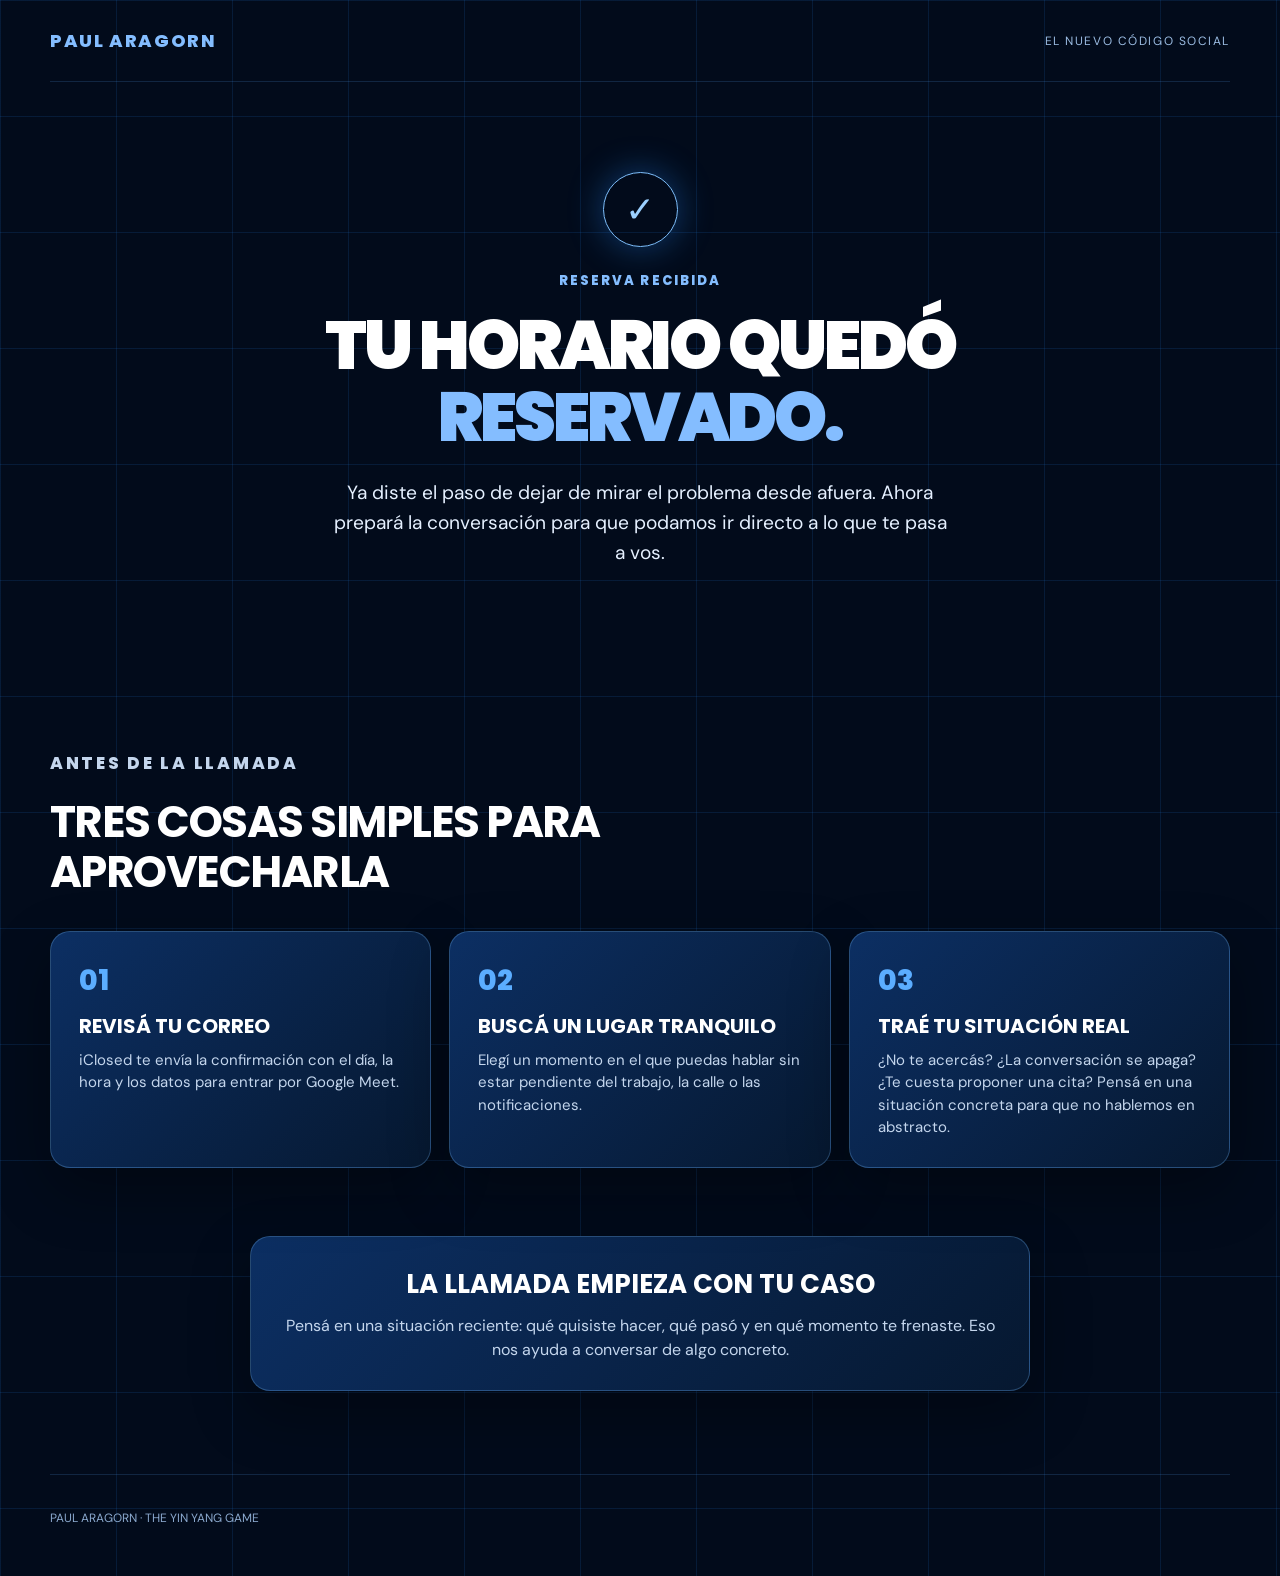
==== confirmacion/index.html @ f1fd26b9 "Add confirmation page for scheduled calls" ====
<!doctype html>
<html lang="es-AR">
<head><meta charset="utf-8"><meta name="viewport" content="width=device-width, initial-scale=1"><title>Tu llamada quedó reservada | Paul Aragorn</title><meta name="description" content="Qué hacer después de reservar tu llamada con el equipo de Paul Aragorn."><link rel="stylesheet" href="../styles.css"></head>
<body><div class="page grid">
  <header class="top shell"><span class="brand">PAUL ARAGORN</span><span class="top-note">El nuevo código social</span></header>
  <main><section class="thanks-hero shell"><div class="success-icon" aria-hidden="true">✓</div><p class="eyebrow">Reserva recibida</p><h1>TU HORARIO QUEDÓ <span class="accent">RESERVADO.</span></h1><p class="lead">Ya diste el paso de dejar de mirar el problema desde afuera. Ahora prepará la conversación para que podamos ir directo a lo que te pasa a vos.</p></section>
    <section class="section shell"><div class="section-heading"><p class="eyebrow">Antes de la llamada</p><h2>TRES COSAS SIMPLES PARA APROVECHARLA</h2></div><div class="steps"><article class="card step"><span>01</span><h3>REVISÁ TU CORREO</h3><p>iClosed te envía la confirmación con el día, la hora y los datos para entrar por Google Meet.</p></article><article class="card step"><span>02</span><h3>BUSCÁ UN LUGAR TRANQUILO</h3><p>Elegí un momento en el que puedas hablar sin estar pendiente del trabajo, la calle o las notificaciones.</p></article><article class="card step"><span>03</span><h3>TRAÉ TU SITUACIÓN REAL</h3><p>¿No te acercás? ¿La conversación se apaga? ¿Te cuesta proponer una cita? Pensá en una situación concreta para que no hablemos en abstracto.</p></article></div><div class="card question"><h2>LA LLAMADA EMPIEZA CON TU CASO</h2><p>Pensá en una situación reciente: qué quisiste hacer, qué pasó y en qué momento te frenaste. Eso nos ayuda a conversar de algo concreto.</p></div></section>
  </main><footer class="footer shell">PAUL ARAGORN · THE YIN YANG GAME</footer>
</div></body></html>
---- styles.css ----
@import url('https://fonts.googleapis.com/css2?family=DM+Sans:wght@400;500;600;700&family=Poppins:wght@500;600;700;800;900&display=swap');

:root{--night:#020b1b;--navy:#07172e;--card:#0a2348;--blue:#308fff;--ice:#84bdff;--white:#fff;--muted:#c4d6ed}
*{box-sizing:border-box}
html{scroll-behavior:smooth}
body{margin:0;background:var(--night);color:var(--white);font-family:'DM Sans',Arial,sans-serif}
a{color:inherit}
.page{min-height:100vh;overflow:hidden;background:radial-gradient(circle at 83% 14%,#10356d 0,transparent 34%),linear-gradient(140deg,#020a18 0%,#061c3c 58%,#020915 100%)}
.grid{background-image:linear-gradient(#268cff20 1px,transparent 1px),linear-gradient(90deg,#268cff20 1px,transparent 1px);background-size:116px 116px}
.shell{width:min(1180px,calc(100% - 40px));margin:auto}
.top{height:82px;display:flex;align-items:center;justify-content:space-between;border-bottom:1px solid #5aa9ff2c;position:relative;z-index:2}
.brand{font:800 18px/1 'Poppins',sans-serif;letter-spacing:.09em;color:var(--ice);text-decoration:none}
.top-note{font-size:12px;letter-spacing:.13em;color:#9bbce2;text-transform:uppercase}
.hero{position:relative;padding:74px 0 82px}
.hero::before{content:'';position:absolute;left:-13vw;top:20px;width:50vw;height:130px;border:1px solid #278fff6e;transform:rotate(-20deg);pointer-events:none}
.hero-grid{display:grid;grid-template-columns:minmax(0,1.2fr) minmax(300px,.8fr);gap:70px;align-items:center}
.eyebrow{font:800 13px/1.4 'Poppins',sans-serif;letter-spacing:.16em;color:var(--ice);text-transform:uppercase;margin:0 0 20px}
h1,h2,h3,p{margin-top:0}
h1,h2,h3{font-family:'Poppins',sans-serif}
h1{font-size:clamp(42px,5.3vw,74px);line-height:1.06;letter-spacing:-.045em;margin-bottom:22px;font-weight:900}
.accent{color:var(--ice)}
.lead{font-size:clamp(17px,1.5vw,21px);line-height:1.55;max-width:620px;color:#e5f0ff;margin-bottom:28px}
.hero-list{display:grid;gap:12px;margin:28px 0 34px;padding:0;list-style:none}
.hero-list li{display:flex;gap:13px;align-items:flex-start;color:#d5e6fb;font-size:16px;line-height:1.45}
.tick{display:inline-grid;place-items:center;width:23px;height:23px;border:1px solid #48a5ff;border-radius:50%;color:#8ecaff;flex:none;font-size:14px}
.button{display:inline-flex;justify-content:center;align-items:center;min-height:55px;padding:0 26px;border:1px solid #89c4ff;background:linear-gradient(115deg,#1680ed,#4aaaff);border-radius:10px;font:800 14px/1 'Poppins',sans-serif;text-decoration:none;letter-spacing:.02em;box-shadow:0 12px 34px #0677ec45;cursor:pointer}
.button:hover{filter:brightness(1.12)}
.button[aria-disabled='true']{opacity:.65;cursor:default}
.minor{font-size:13px;color:#93b4db;margin:13px 0 0}
.photo-wrap{position:relative;min-height:530px;border:1px solid #76baff6e;border-radius:25px;padding:10px;box-shadow:0 40px 100px #0009;background:linear-gradient(130deg,#2c8cec5e,#04172d 65%)}
.photo-wrap::after{content:'';position:absolute;right:-19px;bottom:-19px;width:130px;height:130px;border-right:2px solid #5caeff;border-bottom:2px solid #5caeff;border-radius:0 0 25px 0}
.photo-wrap img{width:100%;height:510px;object-fit:cover;object-position:center 43%;display:block;border-radius:16px;filter:saturate(.95)}
.photo-caption{position:absolute;bottom:27px;left:28px;right:28px;background:#051429d9;backdrop-filter:blur(12px);border:1px solid #80bdff75;padding:14px 17px;border-radius:11px;font-size:12px;letter-spacing:.13em;text-transform:uppercase;color:#b8d9ff}
.section{padding:83px 0}
.section-heading{max-width:750px;margin-bottom:34px}
.section-heading h2{font-size:clamp(30px,3.4vw,48px);line-height:1.15;letter-spacing:-.035em;margin-bottom:12px}
.section-heading p{color:var(--muted);font-size:17px;line-height:1.55}
.card{border:1px solid #548bc16b;background:linear-gradient(135deg,#0c2f63,#061830);border-radius:20px;box-shadow:0 22px 60px #0005}
.booking{padding:28px;min-height:440px}
.booking h2{font-size:24px;margin-bottom:8px}
.booking p{color:var(--muted)}
.booking .calendar-fallback{margin:18px 0 0;font-size:14px}
.calendar-fallback a{color:#8bc7ff;text-decoration:underline;text-underline-offset:3px}
.calendar-placeholder{display:grid;place-items:center;min-height:345px;border:1px dashed #79b6ed9c;border-radius:13px;color:#a9cefb;text-align:center;padding:24px}
.calendar-placeholder strong{display:block;color:white;font:800 22px 'Poppins',sans-serif;margin-bottom:10px}
.testimonials{display:grid;grid-template-columns:1fr 1fr;gap:22px}
.testimony{display:grid;grid-template-columns:165px 1fr;gap:22px;align-items:center;padding:16px}
.testimony img{width:165px;height:195px;object-fit:cover;border-radius:12px}
.testimony h3{font-size:23px;margin:0 0 10px}
.testimony p{font-size:15px;line-height:1.5;color:#d9e9fb;margin:0}
.testimony small{display:block;color:var(--ice);font:700 11px 'Poppins',sans-serif;text-transform:uppercase;letter-spacing:.1em;margin-bottom:9px}
.closing{padding:40px;border:1px solid #6faeff7d;border-radius:20px;background:linear-gradient(115deg,#123f7a,#06172c);text-align:center}
.closing h2{font-size:clamp(28px,3.2vw,42px);margin-bottom:14px}
.closing p{color:#deedff;font-size:17px;max-width:610px;margin:0 auto 24px}
.footer{padding:35px 0 50px;color:#8ba9ce;font-size:12px;border-top:1px solid #5aa9ff2c}
.thanks-hero{padding:90px 0 70px;text-align:center}
.success-icon{width:75px;height:75px;border:1px solid #7ec0ff;border-radius:50%;display:grid;place-items:center;margin:0 auto 25px;color:#9bd0ff;font-size:36px;box-shadow:0 0 35px #278fff61}
.thanks-hero h1{max-width:900px;margin:0 auto 24px}
.thanks-hero .lead{margin:0 auto 30px}
.steps{display:grid;grid-template-columns:repeat(3,1fr);gap:18px}
.step{padding:28px}
.step span{display:block;font:800 28px 'Poppins',sans-serif;color:#5badff;margin-bottom:12px}
.step h3{font-size:20px;line-height:1.25;margin-bottom:10px}
.step p{font-size:15px;color:var(--muted);line-height:1.5;margin:0}
.question{max-width:780px;margin:68px auto 0;padding:28px;text-align:center}
.question h2{font-size:26px;margin-bottom:10px}
.question p{color:var(--muted);margin-bottom:0;line-height:1.5}
@media(max-width:820px){.hero-grid{grid-template-columns:1fr;gap:38px}.hero{padding:50px 0 60px}.photo-wrap{min-height:0;max-width:520px;margin:auto}.photo-wrap img{height:430px}.testimonials{grid-template-columns:1fr}.steps{grid-template-columns:1fr}.top-note{display:none}}
@media(max-width:520px){.shell{width:min(100% - 28px,1180px)}.top{height:68px}.brand{font-size:15px}.hero{padding:38px 0 55px}.lead{font-size:17px}.photo-wrap img{height:355px}.photo-caption{left:20px;right:20px}.section{padding:56px 0}.booking{padding:20px;min-height:0}.testimony{grid-template-columns:115px 1fr;gap:14px;padding:12px}.testimony img{width:115px;height:155px}.testimony h3{font-size:19px}.testimony p{font-size:13px}.closing{padding:30px 18px}.thanks-hero{padding:64px 0 54px}.step{padding:23px}}
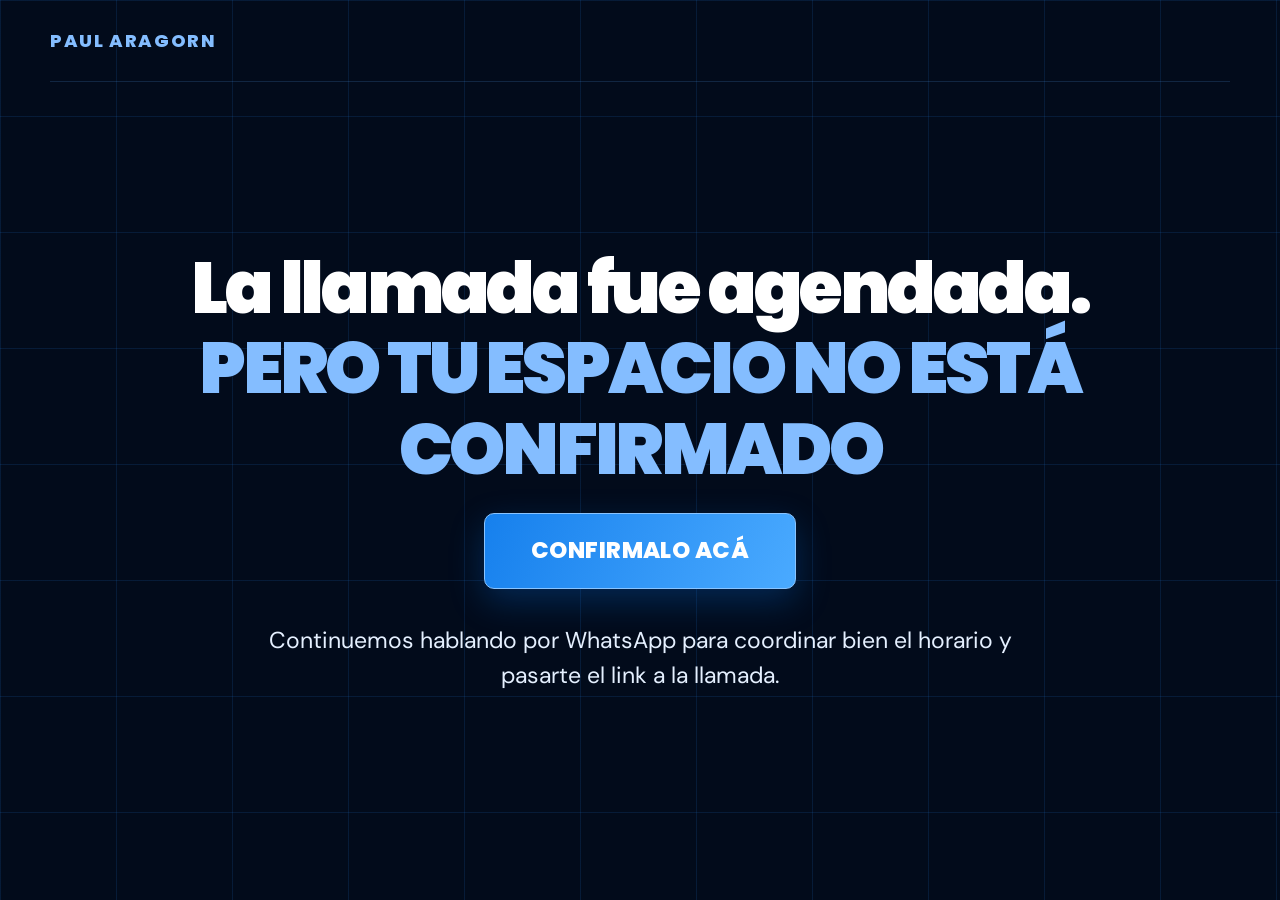
==== commit 2b85f2e0: "Simplify confirmation and link individual WhatsApp chat" ====
--- a/confirmacion/index.html
+++ b/confirmacion/index.html
@@ -1,10 +1,22 @@
 <!doctype html>
 <html lang="es-AR">
-<head><meta charset="utf-8"><meta name="viewport" content="width=device-width, initial-scale=1"><title>Tu llamada quedó reservada | Paul Aragorn</title><meta name="description" content="Qué hacer después de reservar tu llamada con el equipo de Paul Aragorn."><link rel="stylesheet" href="../styles.css"></head>
-<body><div class="page grid">
-  <header class="top shell"><span class="brand">PAUL ARAGORN</span><span class="top-note">El nuevo código social</span></header>
-  <main><section class="thanks-hero shell"><div class="success-icon" aria-hidden="true">✓</div><p class="eyebrow">Reserva recibida</p><h1>TU HORARIO QUEDÓ <span class="accent">RESERVADO.</span></h1><p class="lead">Ya diste el paso de dejar de mirar el problema desde afuera. Ahora prepará la conversación para que podamos ir directo a lo que te pasa a vos.</p></section>
-    <section class="section shell"><div class="section-heading"><p class="eyebrow">Antes de la llamada</p><h2>TRES COSAS SIMPLES PARA APROVECHARLA</h2></div><div class="steps"><article class="card step"><span>01</span><h3>REVISÁ TU CORREO</h3><p>iClosed te envía la confirmación con el día, la hora y los datos para entrar por Google Meet.</p></article><article class="card step"><span>02</span><h3>BUSCÁ UN LUGAR TRANQUILO</h3><p>Elegí un momento en el que puedas hablar sin estar pendiente del trabajo, la calle o las notificaciones.</p></article><article class="card step"><span>03</span><h3>TRAÉ TU SITUACIÓN REAL</h3><p>¿No te acercás? ¿La conversación se apaga? ¿Te cuesta proponer una cita? Pensá en una situación concreta para que no hablemos en abstracto.</p></article></div><div class="card question"><h2>LA LLAMADA EMPIEZA CON TU CASO</h2><p>Pensá en una situación reciente: qué quisiste hacer, qué pasó y en qué momento te frenaste. Eso nos ayuda a conversar de algo concreto.</p></div></section>
-  </main><footer class="footer shell">PAUL ARAGORN · THE YIN YANG GAME</footer>
-</div></body></html>
-
+<head>
+  <meta charset="utf-8">
+  <meta name="viewport" content="width=device-width, initial-scale=1">
+  <title>Confirmá tu espacio | Paul Aragorn</title>
+  <meta name="description" content="Confirmá por WhatsApp el espacio de tu llamada con Paul Aragorn o su equipo.">
+  <link rel="stylesheet" href="../styles.css">
+</head>
+<body>
+  <div class="page grid">
+    <header class="top shell"><span class="brand">PAUL ARAGORN</span></header>
+    <main class="confirmation-main shell">
+      <section class="confirmation" aria-labelledby="confirmacion-titulo">
+        <h1 id="confirmacion-titulo">La llamada fue agendada. <span class="accent">PERO TU ESPACIO NO ESTÁ CONFIRMADO</span></h1>
+        <a class="button button-giant" href="https://wa.me/542229512964?text=Hola%20Paul!%20Acabo%20de%20agendar%20la%20Auditor%C3%ADa%201-1%20con%20tu%20equipo%2C%20vengo%20a%20confirmar%20la%20llamada!">CONFIRMALO ACÁ</a>
+        <p>Continuemos hablando por WhatsApp para coordinar bien el horario y pasarte el link a la llamada.</p>
+      </section>
+    </main>
+  </div>
+</body>
+</html>
--- a/styles.css
+++ b/styles.css
@@ -1,69 +1,105 @@
-@import url('https://fonts.googleapis.com/css2?family=DM+Sans:wght@400;500;600;700&family=Poppins:wght@500;600;700;800;900&display=swap');
-
-:root{--night:#020b1b;--navy:#07172e;--card:#0a2348;--blue:#308fff;--ice:#84bdff;--white:#fff;--muted:#c4d6ed}
-*{box-sizing:border-box}
-html{scroll-behavior:smooth}
-body{margin:0;background:var(--night);color:var(--white);font-family:'DM Sans',Arial,sans-serif}
-a{color:inherit}
-.page{min-height:100vh;overflow:hidden;background:radial-gradient(circle at 83% 14%,#10356d 0,transparent 34%),linear-gradient(140deg,#020a18 0%,#061c3c 58%,#020915 100%)}
-.grid{background-image:linear-gradient(#268cff20 1px,transparent 1px),linear-gradient(90deg,#268cff20 1px,transparent 1px);background-size:116px 116px}
-.shell{width:min(1180px,calc(100% - 40px));margin:auto}
-.top{height:82px;display:flex;align-items:center;justify-content:space-between;border-bottom:1px solid #5aa9ff2c;position:relative;z-index:2}
-.brand{font:800 18px/1 'Poppins',sans-serif;letter-spacing:.09em;color:var(--ice);text-decoration:none}
-.top-note{font-size:12px;letter-spacing:.13em;color:#9bbce2;text-transform:uppercase}
-.hero{position:relative;padding:74px 0 82px}
-.hero::before{content:'';position:absolute;left:-13vw;top:20px;width:50vw;height:130px;border:1px solid #278fff6e;transform:rotate(-20deg);pointer-events:none}
-.hero-grid{display:grid;grid-template-columns:minmax(0,1.2fr) minmax(300px,.8fr);gap:70px;align-items:center}
-.eyebrow{font:800 13px/1.4 'Poppins',sans-serif;letter-spacing:.16em;color:var(--ice);text-transform:uppercase;margin:0 0 20px}
-h1,h2,h3,p{margin-top:0}
-h1,h2,h3{font-family:'Poppins',sans-serif}
-h1{font-size:clamp(42px,5.3vw,74px);line-height:1.06;letter-spacing:-.045em;margin-bottom:22px;font-weight:900}
-.accent{color:var(--ice)}
-.lead{font-size:clamp(17px,1.5vw,21px);line-height:1.55;max-width:620px;color:#e5f0ff;margin-bottom:28px}
-.hero-list{display:grid;gap:12px;margin:28px 0 34px;padding:0;list-style:none}
-.hero-list li{display:flex;gap:13px;align-items:flex-start;color:#d5e6fb;font-size:16px;line-height:1.45}
-.tick{display:inline-grid;place-items:center;width:23px;height:23px;border:1px solid #48a5ff;border-radius:50%;color:#8ecaff;flex:none;font-size:14px}
-.button{display:inline-flex;justify-content:center;align-items:center;min-height:55px;padding:0 26px;border:1px solid #89c4ff;background:linear-gradient(115deg,#1680ed,#4aaaff);border-radius:10px;font:800 14px/1 'Poppins',sans-serif;text-decoration:none;letter-spacing:.02em;box-shadow:0 12px 34px #0677ec45;cursor:pointer}
-.button:hover{filter:brightness(1.12)}
-.button[aria-disabled='true']{opacity:.65;cursor:default}
-.minor{font-size:13px;color:#93b4db;margin:13px 0 0}
-.photo-wrap{position:relative;min-height:530px;border:1px solid #76baff6e;border-radius:25px;padding:10px;box-shadow:0 40px 100px #0009;background:linear-gradient(130deg,#2c8cec5e,#04172d 65%)}
-.photo-wrap::after{content:'';position:absolute;right:-19px;bottom:-19px;width:130px;height:130px;border-right:2px solid #5caeff;border-bottom:2px solid #5caeff;border-radius:0 0 25px 0}
-.photo-wrap img{width:100%;height:510px;object-fit:cover;object-position:center 43%;display:block;border-radius:16px;filter:saturate(.95)}
-.photo-caption{position:absolute;bottom:27px;left:28px;right:28px;background:#051429d9;backdrop-filter:blur(12px);border:1px solid #80bdff75;padding:14px 17px;border-radius:11px;font-size:12px;letter-spacing:.13em;text-transform:uppercase;color:#b8d9ff}
-.section{padding:83px 0}
-.section-heading{max-width:750px;margin-bottom:34px}
-.section-heading h2{font-size:clamp(30px,3.4vw,48px);line-height:1.15;letter-spacing:-.035em;margin-bottom:12px}
-.section-heading p{color:var(--muted);font-size:17px;line-height:1.55}
-.card{border:1px solid #548bc16b;background:linear-gradient(135deg,#0c2f63,#061830);border-radius:20px;box-shadow:0 22px 60px #0005}
-.booking{padding:28px;min-height:440px}
-.booking h2{font-size:24px;margin-bottom:8px}
-.booking p{color:var(--muted)}
-.booking .calendar-fallback{margin:18px 0 0;font-size:14px}
-.calendar-fallback a{color:#8bc7ff;text-decoration:underline;text-underline-offset:3px}
-.calendar-placeholder{display:grid;place-items:center;min-height:345px;border:1px dashed #79b6ed9c;border-radius:13px;color:#a9cefb;text-align:center;padding:24px}
-.calendar-placeholder strong{display:block;color:white;font:800 22px 'Poppins',sans-serif;margin-bottom:10px}
-.testimonials{display:grid;grid-template-columns:1fr 1fr;gap:22px}
-.testimony{display:grid;grid-template-columns:165px 1fr;gap:22px;align-items:center;padding:16px}
-.testimony img{width:165px;height:195px;object-fit:cover;border-radius:12px}
-.testimony h3{font-size:23px;margin:0 0 10px}
-.testimony p{font-size:15px;line-height:1.5;color:#d9e9fb;margin:0}
-.testimony small{display:block;color:var(--ice);font:700 11px 'Poppins',sans-serif;text-transform:uppercase;letter-spacing:.1em;margin-bottom:9px}
-.closing{padding:40px;border:1px solid #6faeff7d;border-radius:20px;background:linear-gradient(115deg,#123f7a,#06172c);text-align:center}
-.closing h2{font-size:clamp(28px,3.2vw,42px);margin-bottom:14px}
-.closing p{color:#deedff;font-size:17px;max-width:610px;margin:0 auto 24px}
-.footer{padding:35px 0 50px;color:#8ba9ce;font-size:12px;border-top:1px solid #5aa9ff2c}
-.thanks-hero{padding:90px 0 70px;text-align:center}
-.success-icon{width:75px;height:75px;border:1px solid #7ec0ff;border-radius:50%;display:grid;place-items:center;margin:0 auto 25px;color:#9bd0ff;font-size:36px;box-shadow:0 0 35px #278fff61}
-.thanks-hero h1{max-width:900px;margin:0 auto 24px}
-.thanks-hero .lead{margin:0 auto 30px}
-.steps{display:grid;grid-template-columns:repeat(3,1fr);gap:18px}
-.step{padding:28px}
-.step span{display:block;font:800 28px 'Poppins',sans-serif;color:#5badff;margin-bottom:12px}
-.step h3{font-size:20px;line-height:1.25;margin-bottom:10px}
-.step p{font-size:15px;color:var(--muted);line-height:1.5;margin:0}
-.question{max-width:780px;margin:68px auto 0;padding:28px;text-align:center}
-.question h2{font-size:26px;margin-bottom:10px}
-.question p{color:var(--muted);margin-bottom:0;line-height:1.5}
-@media(max-width:820px){.hero-grid{grid-template-columns:1fr;gap:38px}.hero{padding:50px 0 60px}.photo-wrap{min-height:0;max-width:520px;margin:auto}.photo-wrap img{height:430px}.testimonials{grid-template-columns:1fr}.steps{grid-template-columns:1fr}.top-note{display:none}}
-@media(max-width:520px){.shell{width:min(100% - 28px,1180px)}.top{height:68px}.brand{font-size:15px}.hero{padding:38px 0 55px}.lead{font-size:17px}.photo-wrap img{height:355px}.photo-caption{left:20px;right:20px}.section{padding:56px 0}.booking{padding:20px;min-height:0}.testimony{grid-template-columns:115px 1fr;gap:14px;padding:12px}.testimony img{width:115px;height:155px}.testimony h3{font-size:19px}.testimony p{font-size:13px}.closing{padding:30px 18px}.thanks-hero{padding:64px 0 54px}.step{padding:23px}}
+@import url('https://fonts.googleapis.com/css2?family=DM+Sans:wght@400;500;600;700&family=Poppins:wght@500;600;700;800;900&display=swap');
+
+:root{--night:#020b1b;--navy:#07172e;--card:#0a2348;--blue:#308fff;--ice:#84bdff;--white:#fff;--muted:#c4d6ed}
+*{box-sizing:border-box}
+html{scroll-behavior:smooth}
+body{margin:0;background:var(--night);color:var(--white);font-family:'DM Sans',Arial,sans-serif}
+a{color:inherit}
+.page{min-height:100vh;overflow:hidden;background:radial-gradient(circle at 83% 14%,#10356d 0,transparent 34%),linear-gradient(140deg,#020a18 0%,#061c3c 58%,#020915 100%)}
+.grid{background-image:linear-gradient(#268cff20 1px,transparent 1px),linear-gradient(90deg,#268cff20 1px,transparent 1px);background-size:116px 116px}
+.shell{width:min(1180px,calc(100% - 40px));margin:auto}
+.top{height:82px;display:flex;align-items:center;justify-content:space-between;border-bottom:1px solid #5aa9ff2c;position:relative;z-index:2}
+.brand{font:800 18px/1 'Poppins',sans-serif;letter-spacing:.09em;color:var(--ice);text-decoration:none}
+.top-note{font-size:12px;letter-spacing:.13em;color:#9bbce2;text-transform:uppercase}
+.hero{position:relative;padding:74px 0 82px}
+.hero::before{content:'';position:absolute;left:-13vw;top:20px;width:50vw;height:130px;border:1px solid #278fff6e;transform:rotate(-20deg);pointer-events:none}
+.hero-grid{display:grid;grid-template-columns:minmax(0,1.2fr) minmax(300px,.8fr);gap:70px;align-items:center}
+.eyebrow{font:800 13px/1.4 'Poppins',sans-serif;letter-spacing:.16em;color:var(--ice);text-transform:uppercase;margin:0 0 20px}
+h1,h2,h3,p{margin-top:0}
+h1,h2,h3{font-family:'Poppins',sans-serif}
+h1{font-size:clamp(42px,5.3vw,74px);line-height:1.06;letter-spacing:-.045em;margin-bottom:22px;font-weight:900}
+.accent{color:var(--ice)}
+.lead{font-size:clamp(17px,1.5vw,21px);line-height:1.55;max-width:620px;color:#e5f0ff;margin-bottom:28px}
+.hero-list{display:grid;gap:12px;margin:28px 0 34px;padding:0;list-style:none}
+.hero-list li{display:flex;gap:13px;align-items:flex-start;color:#d5e6fb;font-size:16px;line-height:1.45}
+.tick{display:inline-grid;place-items:center;width:23px;height:23px;border:1px solid #48a5ff;border-radius:50%;color:#8ecaff;flex:none;font-size:14px}
+.button{display:inline-flex;justify-content:center;align-items:center;min-height:55px;padding:0 26px;border:1px solid #89c4ff;background:linear-gradient(115deg,#1680ed,#4aaaff);border-radius:10px;font:800 14px/1 'Poppins',sans-serif;text-decoration:none;letter-spacing:.02em;box-shadow:0 12px 34px #0677ec45;cursor:pointer}
+.button:hover{filter:brightness(1.12)}
+.button[aria-disabled='true']{opacity:.65;cursor:default}
+.minor{font-size:13px;color:#93b4db;margin:13px 0 0}
+.photo-wrap{position:relative;min-height:530px;border:1px solid #76baff6e;border-radius:25px;padding:10px;box-shadow:0 40px 100px #0009;background:linear-gradient(130deg,#2c8cec5e,#04172d 65%)}
+.photo-wrap::after{content:'';position:absolute;right:-19px;bottom:-19px;width:130px;height:130px;border-right:2px solid #5caeff;border-bottom:2px solid #5caeff;border-radius:0 0 25px 0}
+.photo-wrap img{width:100%;height:510px;object-fit:cover;object-position:center 43%;display:block;border-radius:16px;filter:saturate(.95)}
+.photo-caption{position:absolute;bottom:27px;left:28px;right:28px;background:#051429d9;backdrop-filter:blur(12px);border:1px solid #80bdff75;padding:14px 17px;border-radius:11px;font-size:12px;letter-spacing:.13em;text-transform:uppercase;color:#b8d9ff}
+.section{padding:83px 0}
+.section-heading{max-width:750px;margin-bottom:34px}
+.section-heading h2{font-size:clamp(30px,3.4vw,48px);line-height:1.15;letter-spacing:-.035em;margin-bottom:12px}
+.section-heading p{color:var(--muted);font-size:17px;line-height:1.55}
+.card{border:1px solid #548bc16b;background:linear-gradient(135deg,#0c2f63,#061830);border-radius:20px;box-shadow:0 22px 60px #0005}
+.booking{padding:28px;min-height:440px}
+.booking-direct{min-height:240px;display:flex;align-items:center;justify-content:space-between;gap:36px;padding:38px 44px}
+.booking-direct>div{max-width:660px}
+.booking-direct h2{font-size:clamp(25px,2.7vw,35px);line-height:1.15}
+.booking-direct p{font-size:17px;line-height:1.55;margin:0}
+.booking-direct .eyebrow{font-size:12px;margin-bottom:13px;color:var(--ice)}
+.booking-direct .button{flex:none}
+.booking h2{font-size:24px;margin-bottom:8px}
+.booking p{color:var(--muted)}
+.booking .calendar-fallback{margin:18px 0 0;font-size:14px}
+.calendar-fallback a{color:#8bc7ff;text-decoration:underline;text-underline-offset:3px}
+.calendar-placeholder{display:grid;place-items:center;min-height:345px;border:1px dashed #79b6ed9c;border-radius:13px;color:#a9cefb;text-align:center;padding:24px}
+.calendar-placeholder strong{display:block;color:white;font:800 22px 'Poppins',sans-serif;margin-bottom:10px}
+.testimonials{display:grid;grid-template-columns:1fr 1fr;gap:22px}
+.testimony{display:grid;grid-template-columns:165px 1fr;gap:22px;align-items:center;padding:16px}
+.testimony img{width:165px;height:195px;object-fit:cover;border-radius:12px}
+.testimony h3{font-size:23px;margin:0 0 10px}
+.testimony p{font-size:15px;line-height:1.5;color:#d9e9fb;margin:0}
+.testimony small{display:block;color:var(--ice);font:700 11px 'Poppins',sans-serif;text-transform:uppercase;letter-spacing:.1em;margin-bottom:9px}
+.closing{padding:40px;border:1px solid #6faeff7d;border-radius:20px;background:linear-gradient(115deg,#123f7a,#06172c);text-align:center}
+.closing h2{font-size:clamp(28px,3.2vw,42px);margin-bottom:14px}
+.closing p{color:#deedff;font-size:17px;max-width:610px;margin:0 auto 24px}
+.footer{padding:35px 0 50px;color:#8ba9ce;font-size:12px;border-top:1px solid #5aa9ff2c}
+.thanks-hero{padding:90px 0 70px;text-align:center}
+.success-icon{width:75px;height:75px;border:1px solid #7ec0ff;border-radius:50%;display:grid;place-items:center;margin:0 auto 25px;color:#9bd0ff;font-size:36px;box-shadow:0 0 35px #278fff61}
+.thanks-hero h1{max-width:900px;margin:0 auto 24px}
+.thanks-hero .lead{margin:0 auto 30px}
+.steps{display:grid;grid-template-columns:repeat(3,1fr);gap:18px}
+.step{padding:28px}
+.step span{display:block;font:800 28px 'Poppins',sans-serif;color:#5badff;margin-bottom:12px}
+.step h3{font-size:20px;line-height:1.25;margin-bottom:10px}
+.step p{font-size:15px;color:var(--muted);line-height:1.5;margin:0}
+.question{max-width:780px;margin:68px auto 0;padding:28px;text-align:center}
+.question h2{font-size:26px;margin-bottom:10px}
+.question p{color:var(--muted);margin-bottom:0;line-height:1.5}
+@media(max-width:820px){.hero-grid{grid-template-columns:1fr;gap:38px}.hero{padding:50px 0 60px}.photo-wrap{min-height:0;max-width:520px;margin:auto}.photo-wrap img{height:430px}.booking-direct{display:block}.booking-direct .button{margin-top:22px}.testimonials{grid-template-columns:1fr}.steps{grid-template-columns:1fr}.top-note{display:none}}
+@media(max-width:520px){.shell{width:min(100% - 28px,1180px)}.top{height:68px}.brand{font-size:15px}.hero{padding:38px 0 55px}.lead{font-size:17px}.photo-wrap img{height:355px}.photo-caption{left:20px;right:20px}.section{padding:56px 0}.booking{padding:20px;min-height:0}.testimony{grid-template-columns:115px 1fr;gap:14px;padding:12px}.testimony img{width:115px;height:155px}.testimony h3{font-size:19px}.testimony p{font-size:13px}.closing{padding:30px 18px}.thanks-hero{padding:64px 0 54px}.step{padding:23px}}
+
+/* Auditoría 1-1: mensaje directo y un llamado a la acción visible. */
+.hero{padding:100px 0 92px;max-width:1080px}
+.hero::before{display:none}
+.hero h1{font-size:clamp(46px,6vw,84px);max-width:1050px}
+.hero .lead{max-width:800px;font-size:clamp(19px,2vw,25px);margin-bottom:36px}
+.button-giant{min-height:76px;padding:18px 46px;font-size:clamp(18px,2vw,23px);gap:14px}
+.button-large{min-height:66px;padding:15px 34px;font-size:17px;gap:10px}
+.booking-direct{min-height:230px}
+.closing-section{padding-top:30px}
+.closing .button{margin-top:10px}
+.cases-section{padding-top:10px}
+.cases-grid{display:grid;grid-template-columns:repeat(4,minmax(0,1fr));gap:18px}
+.case-card{display:block;overflow:hidden;border:1px solid #548bc16b;border-radius:16px;background:#0a2348;text-decoration:none;transition:transform .2s ease,border-color .2s ease}
+.case-card:hover{transform:translateY(-4px);border-color:#8bc7ff}
+.case-card:focus-visible{outline:3px solid #8bc7ff;outline-offset:3px}
+.case-image{display:block;position:relative;aspect-ratio:16/10;overflow:hidden;background:#07172e}
+.case-image img{display:block;width:100%;height:100%;object-fit:cover}
+.case-play{display:grid;place-items:center;position:absolute;left:50%;top:50%;transform:translate(-50%,-50%);width:52px;height:52px;border:1px solid #fff9;border-radius:50%;background:#06172cbb;color:#fff;font-size:18px;padding-left:3px}
+.case-info{display:flex;justify-content:space-between;gap:8px;align-items:center;padding:16px}
+.case-info strong{font:700 15px/1.3 'Poppins',sans-serif}
+.case-info>span{font-size:12px;color:#a8d0ff;white-space:nowrap}
+.confirmation-main{min-height:calc(100vh - 82px);display:grid;place-items:center}
+.confirmation{max-width:940px;padding:70px 0 110px;text-align:center}
+.confirmation h1{font-size:clamp(38px,5.6vw,72px);line-height:1.12;margin-bottom:24px}
+.confirmation p{font-size:clamp(18px,1.8vw,23px);line-height:1.55;color:#e5f0ff;max-width:760px;margin:34px auto 0}
+@media(max-width:820px){.hero{padding:70px 0}.booking-direct .button{margin-top:24px}.confirmation-main{min-height:calc(100vh - 68px)}}
+@media(max-width:1000px){.cases-grid{grid-template-columns:repeat(3,minmax(0,1fr))}}
+@media(max-width:700px){.cases-grid{grid-template-columns:repeat(2,minmax(0,1fr))}.case-info{display:block}.case-info strong{display:block;margin-bottom:5px}}
+@media(max-width:520px){.hero{padding:62px 0}.button-giant,.button-large{width:100%;padding:16px 20px}.confirmation{padding:70px 0 90px}.confirmation h1{font-size:clamp(36px,10vw,50px)}.cases-grid{gap:11px}.case-info{padding:11px}.case-info strong{font-size:13px}.case-info>span{font-size:11px}.case-play{width:42px;height:42px}}
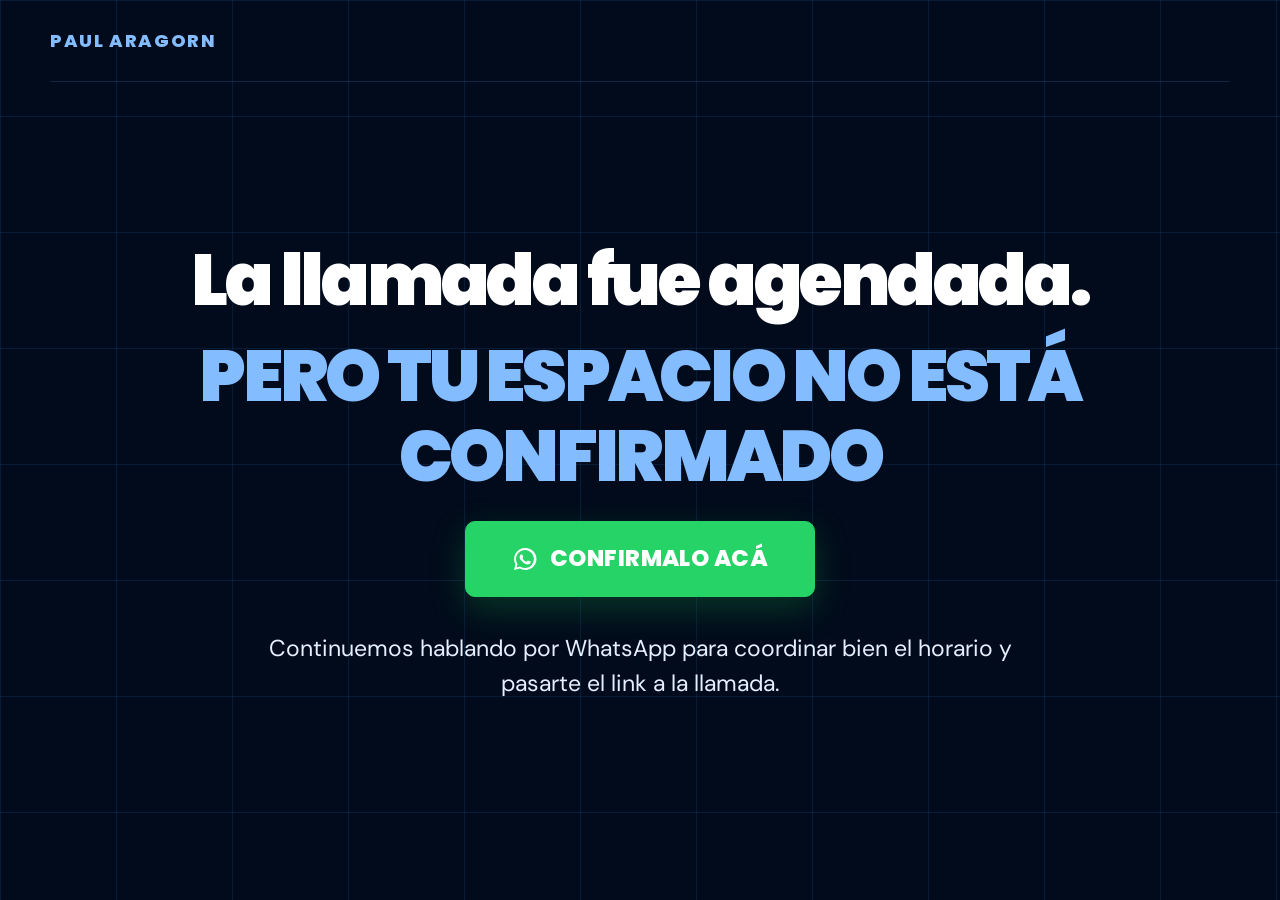
==== commit 0c880764: "Separate confirmation headline and add WhatsApp icon" ====
--- a/confirmacion/index.html
+++ b/confirmacion/index.html
@@ -12,8 +12,8 @@
     <header class="top shell"><span class="brand">PAUL ARAGORN</span></header>
     <main class="confirmation-main shell">
       <section class="confirmation" aria-labelledby="confirmacion-titulo">
-        <h1 id="confirmacion-titulo">La llamada fue agendada. <span class="accent">PERO TU ESPACIO NO ESTÁ CONFIRMADO</span></h1>
-        <a class="button button-giant" href="https://wa.me/542229512964?text=Hola%20Paul!%20Acabo%20de%20agendar%20la%20Auditor%C3%ADa%201-1%20con%20tu%20equipo%2C%20vengo%20a%20confirmar%20la%20llamada!">CONFIRMALO ACÁ</a>
+        <h1 id="confirmacion-titulo"><span class="confirmation-title-line">La llamada fue agendada.</span><span class="confirmation-title-line accent">PERO TU ESPACIO NO ESTÁ CONFIRMADO</span></h1>
+        <a class="button button-giant button-whatsapp" href="https://wa.me/542229512964?text=Hola%20Paul!%20Acabo%20de%20agendar%20la%20Auditor%C3%ADa%201-1%20con%20tu%20equipo%2C%20vengo%20a%20confirmar%20la%20llamada!"><svg class="whatsapp-icon" viewBox="0 0 32 32" aria-hidden="true" focusable="false"><path fill="currentColor" d="M16 2.5a13.5 13.5 0 0 0-11.8 20L2.5 29.5l7.2-1.9A13.5 13.5 0 1 0 16 2.5Zm0 24.5a11 11 0 0 1-5.6-1.5l-.4-.2-4.3 1.1 1.1-4.2-.3-.4A11 11 0 1 1 16 27Zm6-8.2c-.3-.2-1.8-.9-2.1-1s-.5-.2-.7.2-.8 1-1 1.2-.4.3-.7.1a9 9 0 0 1-4.5-4c-.3-.5.3-.5.8-1.5.1-.2 0-.4 0-.6l-1-2.3c-.2-.6-.4-.5-.7-.5h-.6c-.2 0-.6.1-.9.4s-1.2 1.2-1.2 2.9 1.3 3.4 1.5 3.6a12.8 12.8 0 0 0 5 4.4c2.3 1 3.2 1.1 4.3.9.7-.1 2.2-.9 2.5-1.8.3-.9.3-1.6.2-1.8-.1-.2-.3-.3-.6-.5Z"/></svg><span>CONFIRMALO ACÁ</span></a>
         <p>Continuemos hablando por WhatsApp para coordinar bien el horario y pasarte el link a la llamada.</p>
       </section>
     </main>
--- a/styles.css
+++ b/styles.css
@@ -103,3 +103,14 @@
 @media(max-width:1000px){.cases-grid{grid-template-columns:repeat(3,minmax(0,1fr))}}
 @media(max-width:700px){.cases-grid{grid-template-columns:repeat(2,minmax(0,1fr))}.case-info{display:block}.case-info strong{display:block;margin-bottom:5px}}
 @media(max-width:520px){.hero{padding:62px 0}.button-giant,.button-large{width:100%;padding:16px 20px}.confirmation{padding:70px 0 90px}.confirmation h1{font-size:clamp(36px,10vw,50px)}.cases-grid{gap:11px}.case-info{padding:11px}.case-info strong{font-size:13px}.case-info>span{font-size:11px}.case-play{width:42px;height:42px}}
+.booking-embed{min-height:680px;padding:20px}
+#agenda-widget{width:100%;min-height:620px}
+.agenda-estado{margin:8px 0 0;text-align:center;font-size:14px}
+.agenda-reintentar{display:block;margin:18px auto 0}
+.agenda-reintentar[hidden]{display:none}
+@media(max-width:520px){.booking-embed{padding:10px;min-height:660px}}
+.confirmation-title-line{display:block}
+.confirmation-title-line+.confirmation-title-line{margin-top:.22em}
+.button-whatsapp{background:#25d366;border-color:#25d366;color:#fff;box-shadow:0 12px 34px #128c4055;gap:12px}
+.button-whatsapp:hover{background:#20bd5a;border-color:#20bd5a}
+.whatsapp-icon{width:26px;height:26px;flex:none}
